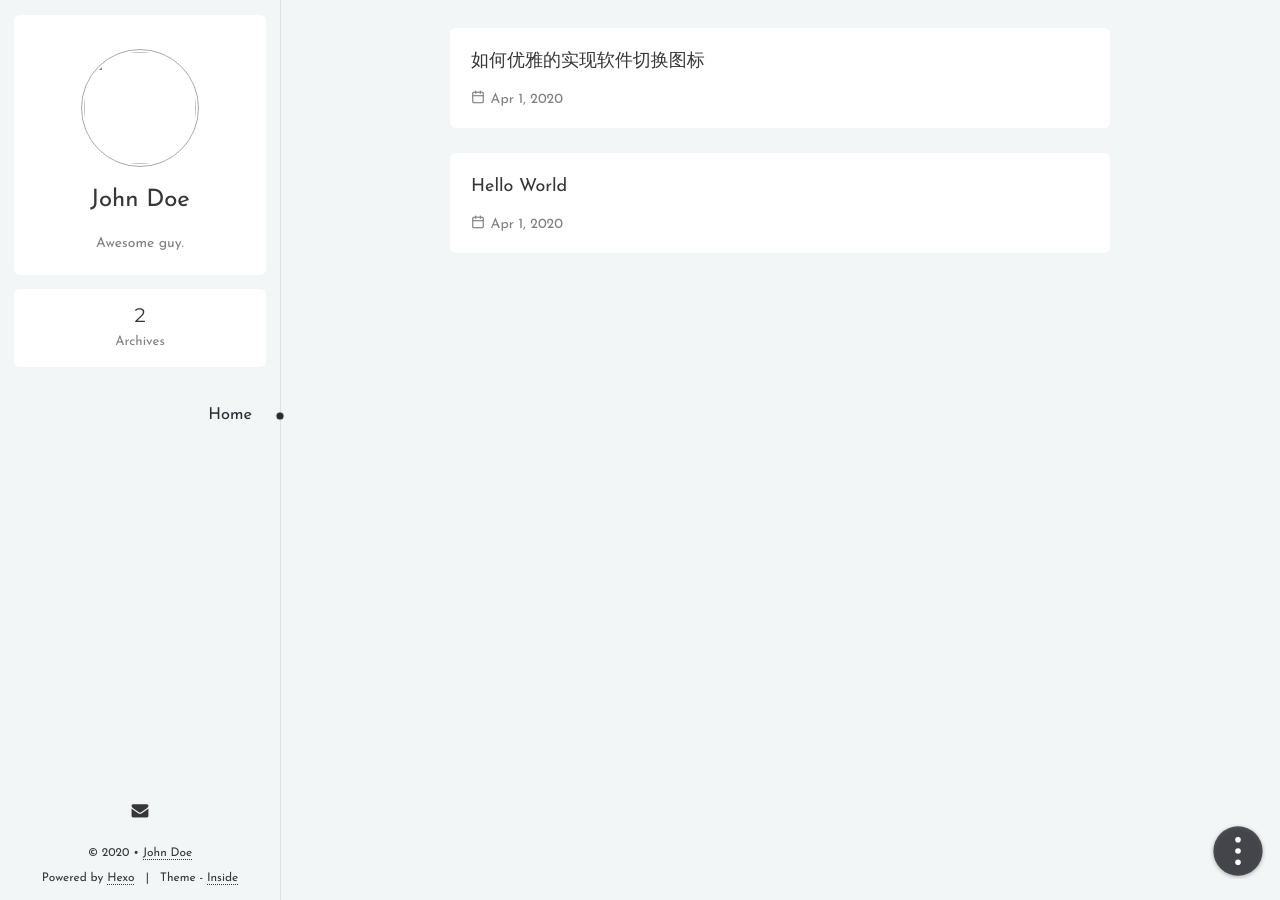
==== index.html @ 3a379c00 "Site updated: 2020-04-01 23:21:21" ====
<!doctype html>
<html lang="en">
<head>
<meta charset="utf-8">
<title>Hexo</title>
<base href="/">
<meta name="viewport" content="width=device-width, initial-scale=1, maximum-scale=1, user-scalable=0">
<link rel="canonical" href="http://yoursite.com/">
<link rel="icon" type="image/x-icon" href="/favicon.ico">

<meta property="og:type" content="website">
<meta property="og:title" content="Hexo">
<meta property="og:url" content="http://yoursite.com/index.html">
<meta property="og:site_name" content="Hexo">
<meta property="og:locale" content="cn">
<meta property="og:image" content="https://www.gravatar.com/avatar/d41d8cd98f00b204e9800998ecf8427e?s=160">
<meta property="article:author" content="John Doe">
<meta name="twitter:card" content="summary">
<meta name="twitter:image" content="https://www.gravatar.com/avatar/d41d8cd98f00b204e9800998ecf8427e?s=160">


<link href="//fonts.googleapis.com/css?family=Baloo+Bhaijaan|Inconsolata|Josefin+Sans|Montserrat" rel="stylesheet">
<link href="/styles.e4c22be5bb2c26eab146.css" rel="stylesheet">

<link rel="stylesheet" href="/theme.fd07f88173d488a992d7.css" is="theme">


<script src="/config.eb4fbf99e502fa674ec9.js"></script>


<meta name="generator" content="Hexo 4.2.0"></head>
<body lang="en">
<is-a></is-a>
<script src="/runtime.1720a40670866f12654e.js"></script>
<script src="/polyfills.69a7b8a907a7ac9da988.js"></script>
<script src="/main.12c3a04fa47641f902c2.js"></script>
</body>
</html>
---- styles.e4c22be5bb2c26eab146.css ----
@charset "UTF-8";body,html{height:100%}@media print{body,html{height:auto}}html{font-size:14px}@media screen and (max-width:359px){html{font-size:12px}}body{margin:0;font-family:sans-serif;text-rendering:geometricPrecision;-webkit-font-smoothing:antialiased;-webkit-text-size-adjust:100%}@media print{body{background:none!important;color:#000!important}}h1,h2,h3,h4,h5,h6{font-weight:400;line-height:1.5}h1{font-size:1.78571rem}h2{font-size:1.42857rem}h3{font-size:1.28571rem}h4{font-size:1.14286rem}h5,h6{font-size:1rem}a{color:inherit;text-decoration:none;cursor:pointer}canvas,iframe,video{display:block;margin:auto;max-width:100%}img{max-width:100%}blockquote{margin:0;padding:0}table{border-spacing:0;border-collapse:collapse;font-size:inherit}td,th{padding:0}code,pre{font-size:85%;-webkit-font-smoothing:initial;-moz-osx-font-smoothing:initial}code{padding:.2em .4em;border-radius:3px}pre{padding:.75rem 1rem;line-height:1.6;overflow-wrap:normal;border:1px solid;border-color:inherit}pre pre{border:0}pre code{background:none;margin:0;padding:0;color:inherit}::-webkit-scrollbar{width:8px;height:6px}@media (max-width:675px){::-webkit-scrollbar{width:0;height:0;background:none}}input,textarea{border:1px solid;color:inherit;font-family:inherit;padding:4px 6px;background:none}input::-webkit-input-placeholder,textarea::-webkit-input-placeholder{color:inherit;opacity:.5}input:focus,textarea:focus{outline:none}@font-face{font-weight:400;font-style:normal;font-family:Icon;src:url([data-uri]) format("woff")}.φbk:before{color:inherit;text-transform:none;font-style:normal;font-family:Icon}.icon-exit:before{content:"\E928"}.icon-external:before{content:"\E929"}.icon-check:before{content:"\E92A"}.icon-circle:before{content:"\E92B"}.icon-link:before{content:"\E906"}.icon-at:before{content:"\E927"}.icon-image:before{content:"\E905"}.icon-loader:before{content:"\E902"}.icon-author:before{content:"\E900"}.icon-cate:before{content:"\E901"}.icon-hash:before{content:"\E903"}.icon-dot:before{content:"\E904"}.icon-next:before{content:"\E907"}.icon-previous:before{content:"\E908"}.icon-down:before{content:"\E909"}.icon-up:before{content:"\E90A"}.icon-search:before{content:"\E90B"}.icon-calendar:before{content:"\E90C"}.icon-eye:before{content:"\E90D"}.icon-clock:before{content:"\E90E"}.icon-sidebar:before{content:"\E926"}.icon-toc:before{content:"\E925"}.icon-wechat:before{content:"\E91C"}.icon-paypal:before{content:"\E919"}.icon-bitcoin:before{content:"\E91B"}.icon-soundcloud:before{content:"\E90F"}.icon-pinterest:before{content:"\E91A"}.icon-youtube:before{content:"\E916"}.icon-tumblr:before{content:"\E914"}.icon-linkedin:before{content:"\E915"}.icon-myspace:before{content:"\E917"}.icon-disqus:before{content:"\E918"}.icon-hangouts:before{content:"\E910"}.icon-email:before{content:"\E911"}.icon-facebook:before{content:"\E912"}.icon-dribbble:before{content:"\E913"}.icon-telegram:before{content:"\E91D"}.icon-qq:before{content:"\E91E"}.icon-instagram:before{content:"\E91F"}.icon-weibo:before{content:"\E920"}.icon-googleplus:before{content:"\E921"}.icon-feed:before{content:"\E922"}.icon-twitter:before{content:"\E923"}.icon-github:before{content:"\E924"}.φbl{position:relative}.φbg{position:fixed;top:0;left:0;z-index:1;overflow-x:hidden;overflow-y:auto;-webkit-overflow-scrolling:touch;width:100%;height:100%}.φbg img{position:absolute;transition:transform .3s cubic-bezier(.2,0,.2,1);transform-origin:0 0;cursor:inherit}.φbg:after{content:"";position:fixed;left:0;right:0;bottom:0;top:0;z-index:-1;transition:opacity .3s;opacity:0}.φbh{cursor:zoom-out}.φbh:after{opacity:1}.φbi{word-wrap:break-word;line-height:1.8}.φbi h2,.φbi h3,.φbi h4,.φbi h5,.φbi h6{margin:2rem 0 1rem;font-weight:700}.φbi h2 a:last-child,.φbi h3 a:last-child,.φbi h4 a:last-child,.φbi h5 a:last-child,.φbi h6 a:last-child{visibility:hidden;border:0}.φbi h2 a:last-child:active,.φbi h2 a:last-child:hover,.φbi h3 a:last-child:active,.φbi h3 a:last-child:hover,.φbi h4 a:last-child:active,.φbi h4 a:last-child:hover,.φbi h5 a:last-child:active,.φbi h5 a:last-child:hover,.φbi h6 a:last-child:active,.φbi h6 a:last-child:hover{color:inherit}.φbi h2 a:last-child:active:after,.φbi h2 a:last-child:hover:after,.φbi h3 a:last-child:active:after,.φbi h3 a:last-child:hover:after,.φbi h4 a:last-child:active:after,.φbi h4 a:last-child:hover:after,.φbi h5 a:last-child:active:after,.φbi h5 a:last-child:hover:after,.φbi h6 a:last-child:active:after,.φbi h6 a:last-child:hover:after{opacity:1;transition:opacity .15s}.φbi h2 a:last-child:after,.φbi h3 a:last-child:after,.φbi h4 a:last-child:after,.φbi h5 a:last-child:after,.φbi h6 a:last-child:after{padding-left:.2em;content:"\E906";vertical-align:-16%;font-style:normal;font-family:Icon;line-height:1;opacity:.63}.φbi h2:active a,.φbi h2:hover a,.φbi h3:active a,.φbi h3:hover a,.φbi h4:active a,.φbi h4:hover a,.φbi h5:active a,.φbi h5:hover a,.φbi h6:active a,.φbi h6:hover a{visibility:visible}.φbi>iframe,.φbi>video{margin:2em auto}.φbi img{vertical-align:text-bottom}.φbi hr{margin:2.5em auto;width:4px;height:4px;border:0;border-radius:3px;background-color:currentColor;box-shadow:1em 0 0 0 currentColor,-1em 0 0 0 currentColor}.φbi blockquote{position:relative;margin:2em 0;padding-left:24px}.φbi blockquote:before{position:absolute;left:0;top:0;width:4px;bottom:0;background-color:currentColor;content:"";opacity:.2}.φbi blockquote footer cite{word-break:break-all}.φbi blockquote footer cite:before{padding:0 .3em;content:"\2014"}@media print{.φbi blockquote{margin:2em 1em;font-style:italic;color:#555}}.φbi ol,.φbi ul{padding-left:2em}.φbi ol>li{list-style-type:decimal}.φbi ol>li>ol>li{list-style-type:lower-alpha}.φbi ol>li>ol>li>ol>li{list-style-type:lower-roman}.φbi a{border-bottom:1px dotted;transition:color .15s,border-color .15s,opacity .15s}.φbi a:active,.φbi a:hover{border-bottom-style:solid}.φbi>pre{overflow-x:auto}.φbi>pre code{color:inherit;background-color:inherit}@media print{.φbi{line-height:1.5}.φbi a{border-bottom:0}.φbi a[href^=http]:after,.φbi a[href^=https] .φbi a[href^="//"]:after{content:" ("attr(href)")"}}.φbj:first-letter{float:left;margin:.3rem .4rem 0 0;font-size:2.9rem;line-height:1}@media print{.φbj:first-letter{font-size:2.6rem}}.φbi .φcz{margin:1.5em 0;border-color:inherit}.φbi .φcz>div{overflow-x:auto}@media print{.φbi .φcz>div{overflow-x:visible}}@media (max-width:675px){.φbi .φcz{overflow-x:auto;margin:1.5em -1.5rem}.φbi .φcz>div{display:table;overflow-x:inherit;padding:0 1.5rem;min-width:100%;box-shadow:none!important}}.φbi .φdb,.φbi .φdb table{border-color:inherit}.φbi .φdb table{margin:auto;min-width:100%}.φbi .φdb td,.φbi .φdb th{padding:.5em 1em;border-bottom:1px solid;border-color:inherit}.φbi .φdb th{text-align:inherit;white-space:nowrap;font-weight:700}.φbi .φdb td{white-space:pre}.φbi .φdb th[align=center]{text-align:center}.φbi .φdb th[align=right]{text-align:right}@media print{.φbi .φdb{text-align:center}.φbi .φdb table{display:inline-table;min-width:auto;border:1px solid;text-align:left}.φbi .φdb td,.φbi .φdb th{white-space:normal;border:1px solid;padding:.5em}.φbi .φdb tr:nth-child(2n){background:none!important}}.φbi .φcy{display:block;margin:auto;cursor:zoom-in}.φbi .φcy+figcaption{display:block;margin-top:.75em;text-align:center;font-size:.85em;opacity:.63}.φbi .φda{padding-left:.75em}.φbi .φda li{list-style:none}.φbi .φda i:before{margin-right:.4em;content:"\E92B";vertical-align:bottom;font-family:Icon;font-style:normal}.φbi .φda input{display:none}.φbi .φda input:checked~i:before{content:"\E92A"}.highlight{position:relative;margin:1em 0}.highlight>table{table-layout:fixed;width:100%}.highlight code{background:none}.highlight pre{margin:0;border:0}@media print{.highlight pre{padding-left:0;padding-right:0;white-space:pre-wrap}}.highlight .gutter{text-align:right;width:2em;vertical-align:top;padding-right:.2em;-webkit-user-select:none;-moz-user-select:none;-ms-user-select:none;user-select:none}.highlight .gutter pre{padding:.75rem .25rem .75rem .75rem}.highlight .gutter+.code pre{padding-left:.5rem;padding-right:0}@media print{.highlight .gutter{display:none}}.highlight .code{overflow-x:auto}.highlight .code .line{padding-right:.75rem}.highlight figcaption{padding:.5rem 1rem;font-size:85%}.highlight figcaption a{float:right;border:0}@media print{.highlight figcaption{padding-left:0;padding-right:0}}.highlight .emphasis{font-style:italic}.highlight .strong{font-weight:700}@media print{.highlight{border:0!important}}.gist .gist-meta{background:none!important}.gist .gist-file{border-color:#eee!important;border-radius:3px!important}.gist .gist-data{padding:.4em 0!important;border-color:#eee!important;border-radius:3px 3px 0 0!important}.φbm{display:block;overflow-x:hidden}.φbm,.φbo{position:relative;height:100%}.φbo{margin-left:280px;transform-origin:0 42%}@media (max-width:975px){.φbo{margin:0}}@media print{.φbo{margin:0}}.φbn,.φbs{height:100%}.φbs{overflow-y:auto;-webkit-overflow-scrolling:touch}.φbr{position:relative;display:block}@media (min-width:676px){.φbr{margin:2rem auto;max-width:660px;min-width:640px}}@media print{.φbr{margin:0 auto;max-width:680px}}.φbq{position:absolute;top:0;right:0;left:0;height:100%}@media (max-width:675px){.φbp:before{position:absolute;top:1.6rem;bottom:1.6rem;left:-1.6rem;z-index:-1;width:100%;border-radius:.85rem;background-color:hsla(0,0%,100%,.2);content:""}.φbp .φbs{overflow-y:hidden;border-radius:.85rem;transition:border-radius .4s}}.φbt{position:relative;display:block;margin-left:1.5rem;padding:.5rem 0;line-height:2rem;transition:color .15s}.φbt:before{position:absolute;top:1.5rem;left:-1rem;content:"-";opacity:.63;transform:translateY(-50%)}.φbv{float:left;padding-right:.5rem;white-space:nowrap;letter-spacing:1px;font-size:.85rem;opacity:.63}.φbu{display:table-cell;font-size:1.15rem}.φbw{padding:2px;width:8rem;height:8rem;border:1px solid;border-radius:50%;vertical-align:bottom}@media (max-width:675px){.φbw{border-color:hsla(0,0%,100%,.618)!important}}.φbx{display:block}.φby{border-radius:6px;padding:2.15rem}@media (max-width:675px){.φby{border-radius:0;padding:1.5rem}}.φbz{position:relative;display:block;padding:1rem 2.15rem 2.15rem}@media (max-width:675px){.φbz{padding:1rem 1.5rem 1.5rem}}@media print{.φbz{display:none}}.φca{display:block;padding:1rem;border-radius:3px;text-align:center;line-height:1.6;transition:background-color .15s;-webkit-user-select:none;-moz-user-select:none;-ms-user-select:none;user-select:none}.φca:active,.φca:hover{color:#fff}.φcb{padding-bottom:4rem;line-height:1.6}.φcc{display:block;margin:2rem 0;padding:1rem 1.5rem;border-left:3px solid transparent;border-radius:3px;word-break:break-word;line-height:1.8}@media print{.φcc{display:none}}.φcg{margin:0;padding:0}.φce{overflow:hidden;list-style:none}.φcf{float:left}.φcf span{margin:0 .6em 0 .2em}.φcd{display:table-cell}.φch{position:fixed;right:1rem;bottom:1.5rem;z-index:1;color:#fff;text-align:center;-webkit-tap-highlight-color:transparent}@media print{.φch{display:none}}.φcj{width:4rem;height:4rem;cursor:pointer}.φck{-webkit-animation:1s both;animation:1s both;-webkit-animation-name:φci;animation-name:φci}.φcp{z-index:-1;display:block;width:4rem;height:4rem}.φcm{transform:translate3d(2rem,2rem,0)}.φcm circle{transition:all .15s cubic-bezier(0,0,.382,1.618);fill:#fff}.φcn{font-size:1.2rem;line-height:1;transform:translateY(.382em);fill:#fff;text-anchor:middle}.φcn tspan{font-size:.75rem;font-family:inherit}.φco{opacity:.9;transform:rotate(-90deg);transform-origin:50% 50%;stroke-width:1px;fill:none}.φcl{opacity:.8}.φcq span{position:absolute;z-index:-1;width:2.8rem;height:2.8rem;border-radius:50%;background-color:rgba(0,0,0,.8);box-shadow:0 2px 4px 1px rgba(0,0,0,.2);font-size:1.5rem;line-height:2.8rem;opacity:0;cursor:pointer;transition:.4s cubic-bezier(0,0,.382,1.618);transition-property:transform,opacity}.φcq span:before{font-size:inherit}.φcq span:nth-child(3n-2){top:0;right:0}.φcq span:nth-child(3n-1){top:0;left:0}.φcq span:nth-child(3n){bottom:0;left:0}.φcr span{opacity:1}.φcr span:first-child{transform:translate3d(0,-140%,0)}.φcr span:nth-child(2){transform:translate3d(-98.99495%,-98.99495%,0)}.φcr span:nth-child(3){transform:translate3d(-140%,0,0)}.φcr span:nth-child(4){transform:translate3d(0,-280%,0)}.φcr span:nth-child(5){transform:translate3d(-107.15136%,-258.68627%,0)}@-webkit-keyframes φci{to{transform:rotateY(1turn)}}@keyframes φci{to{transform:rotateY(1turn)}}.φdc{display:-ms-flexbox;display:flex;-ms-flex-pack:center;justify-content:center;margin:2rem 0}.φdc,.φdd{text-align:center}.φdd{margin:0 2px;width:2.4rem;height:2.4rem;border-radius:50%;line-height:2.4rem}.φdd:active,.φdd:hover,.φde{color:#fff}.φde,.φdf{pointer-events:none}.φdf:before{content:"\E904";font-family:Icon}.φdh:before{content:"\E908";font-family:Icon}.φdg:before{content:"\E907";font-family:Icon}.φdi{display:block;overflow:hidden;margin-bottom:1.75rem;border-radius:6px}@media (max-width:675px){.φdi{margin:1rem}}.φdo{margin:0;font-weight:400;-webkit-tap-highlight-color:transparent}.φdo a{padding:1.5rem 1.5rem 0;transition:color .15s}.φdn,.φdo a{display:block}.φdj{padding:0 1.5rem;opacity:.8}.φdk{margin:1em 1.5rem 0;padding-bottom:1.5rem;opacity:.63}.φdl{display:inline-block;margin-right:1rem}.φdm{margin-right:.4rem}.φdp{position:relative;display:block;margin:4rem 0 1.5rem;text-align:center}@media print{.φdp{display:none}}.φdu{margin:0;font-size:1.1rem;line-height:2}.φdr{display:inline-block;padding-top:1rem}.φds{overflow:hidden;border:1px solid;border-color:inherit;border-radius:6px;box-shadow:3px 4px 11px rgba(42,43,51,.1);-webkit-animation:.2s both;animation:.2s both;-webkit-animation-name:φdq;animation-name:φdq}.φdt{position:absolute;right:0;bottom:3.6rem;left:0;margin:auto;max-width:24rem;border-color:inherit}.φds div{padding:1rem 1.5rem;text-align:left;line-height:1.5}@media (max-width:675px){.φds div{padding:1rem}}.φds a{border-radius:3px;transition:background-color .15s,color .15s}.φdv{position:relative;padding:0 1rem;border-color:inherit;font-size:1.1rem;transition:color .15s}.φdv,.φdw{display:inline-block}.φdw{box-sizing:border-box;border:1px solid;border-color:inherit;border-radius:2.6rem;white-space:nowrap;font-size:.85rem;line-height:2.6rem}.φdv:after{position:absolute;top:50%;right:0;height:1.4rem;border-left:1px solid;border-color:inherit;content:"";transform:translateY(-50%)}.φdv:first-child{padding-left:1.25rem}.φdv:last-child{padding-right:1.25rem}.φdv:last-child:after{content:none}.φdv:before{vertical-align:middle;font-size:1.4rem}@-webkit-keyframes φdq{0%{transform:translate3d(0,1rem,0);opacity:0}to{transform:none;opacity:1}}@keyframes φdq{0%{transform:translate3d(0,1rem,0);opacity:0}to{transform:none;opacity:1}}.φcs,.φcu{display:block}.φcu{width:100%}.φcv{position:relative;display:block;text-align:center}.φcv:before{position:absolute;top:50%;left:50%;margin:-.7em 0 0 -.7em;color:inherit;content:"\E902";font-style:normal;font-size:1.4rem;font-family:Icon;opacity:.63;-webkit-animation:1.75s linear infinite;animation:1.75s linear infinite;-webkit-animation-name:φct;animation-name:φct}.φcw:before{content:"\E905";-webkit-animation:none;animation:none}@-webkit-keyframes φct{0%{transform:rotate(0)}to{transform:rotate(1turn)}}@keyframes φct{0%{transform:rotate(0)}to{transform:rotate(1turn)}}.φdx{position:fixed;top:0;bottom:0;left:0;border-right:1px solid}@media (max-width:975px){.φdx{opacity:0;z-index:0}}@media (max-width:675px){.φdx{border:0;color:#fff}}@media print{.φdx{display:none}}.φeh{position:relative;overflow-y:auto;-webkit-overflow-scrolling:touch;margin-right:-1rem;padding-right:1rem;height:100%;width:280px}@media (max-width:675px){.φeh{padding-right:1.6rem}}.φeh::-webkit-scrollbar{width:0;height:0}.φei{padding:1px 0}.φdy{margin:1rem 1rem .5rem;border-radius:6px;text-align:center}@media (max-width:675px){.φdy{border:0;background:none!important}}.φdz{display:inline-block;margin-top:2.4rem}.φeb{display:block;margin:1.5rem;font-size:1.714285rem;transition:color .15s}@media (max-width:675px){.φeb{color:#fff!important}}.φea{padding:0 1.5rem 1.5rem;line-height:1.5;opacity:.63}.φem{display:-ms-flexbox;display:flex;-ms-flex-pack:distribute;justify-content:space-around;margin:0 1rem;padding:0 1rem;border-radius:6px;text-align:center;white-space:nowrap;-webkit-tap-highlight-color:transparent;-webkit-user-select:none;-moz-user-select:none;-ms-user-select:none;user-select:none}@media (max-width:675px){.φem{background:none!important}}.φen{position:relative;padding:1.25rem 0;min-width:24%;border-radius:6px}.φen:after{position:absolute;right:0;bottom:0;left:0;margin:auto;width:62%;height:.3rem;content:"";transition:transform .4s;transform:scaleY(0);transform-origin:bottom center;border-radius:3px 3px 0 0;background-color:currentColor}.φen span{display:block;margin:0 .5rem;line-height:1}.φen span:first-child{margin-bottom:.75rem;font-size:1.4rem}.φen span:last-child{font-size:.95rem;opacity:.63}@media (max-width:675px){.φen:after{left:-.2rem;right:-.2rem;top:.5rem;bottom:.5rem;width:auto;height:auto;border-radius:6px;background-color:hsla(0,0%,100%,.1)!important}}.φen:active:after,.φen:hover:after,.φeo:after{transform:scaleX(1)}@media (max-width:675px){.φen:active,.φen:hover,.φeo{color:#fff!important}}.φej{margin:2rem 0 3rem;-webkit-tap-highlight-color:transparent;-webkit-user-select:none;-moz-user-select:none;-ms-user-select:none;user-select:none}.φek{position:relative;display:block;padding-right:2rem;text-align:right;text-transform:capitalize;line-height:3rem;border-color:inherit;transition:all .15s}.φek:after{position:absolute;top:50%;right:0;width:7px;height:7px;border-radius:50%;content:"";transform:translate(50%,-50%)}@media (max-width:675px){.φek{padding-left:3rem;text-align:left}.φek:before{position:absolute;top:0;right:0;width:100%;height:100%;background:linear-gradient(90deg,hsla(0,0%,100%,.1),transparent)!important;content:"";transition:transform .4s;transform:scaleX(0);transform-origin:0 50%}.φek:after{content:none}}.φek:active,.φek:hover,.φel{font-size:1.168rem}.φek:active:after,.φek:hover:after,.φel:after{background-image:none}@media (max-width:675px){.φek:active,.φek:hover,.φel{font-size:inherit;color:#fff!important}.φek:active:before,.φek:hover:before,.φel:before{transform:scaleX(1)}}.φec{padding:1rem 1rem .75rem;text-align:center;line-height:1.4em}.φec>p{margin:.25rem 0 0;font-size:.85rem}.φec>p a{border-color:inherit}@media (max-width:675px){.φec>p a:active,.φec>p a:hover{color:#fff;border-color:#fff}}.φee+.φee:before{padding:0 .8rem;content:"|"}.φed{position:absolute;right:1rem;bottom:0;left:0}.φef{margin:0 1rem 1rem;-webkit-user-select:none;-moz-user-select:none;-ms-user-select:none;user-select:none}.φeg{display:inline-block;font-size:0;transition:color .15s}.φeg:before{margin:0 .4rem;font-size:1.428rem;line-height:1.5}@media (max-width:675px){.φeg:active,.φeg:hover{color:#fff!important}}.φep{display:inline-block;margin:0 1rem 1rem 0}.φeq{display:block;padding:0 1em;border-radius:3px;line-height:2.4;transition:background-color .15s}.φeq:before{margin-right:.2em;content:"\E903";vertical-align:-.1em;font-size:.85em;font-family:Icon;line-height:inherit}.φeq :active,.φeq:hover{color:#fff}.φer{position:fixed;top:0;right:0;bottom:0;overflow-y:auto;-webkit-overflow-scrolling:touch;-webkit-user-select:none;-moz-user-select:none;-ms-user-select:none;user-select:none;padding:1rem 0;width:252px;transform:translate3d(252px,0,0)}@media print{.φer{display:none}}.φes{box-shadow:-2px 0 3px rgba(0,0,0,.1)}.φet{position:relative;margin:0;padding:0 0 0 1.5em}.φeu{padding:0}.φeu:before{position:absolute;top:.5em;bottom:.5em;left:1px;width:2px;content:"";transition:transform .4s;transform:scaleY(0);transform-origin:center top}.φev:before{transform:scaleX(1)}.φew{display:block;padding:.5em 1em;line-height:1.4}.φew code{white-space:nowrap}.φex{float:left;margin-right:4px;font-size:.9rem}.φey{display:table-cell}.φez{display:block;text-align:center;opacity:.5}.φfa{margin:10rem 0 3rem;border:0;font-size:10rem;font-family:monospace}@media (max-width:675px){.φfa{font-size:6rem}}.φfb{font-size:1.25rem}.φfc{display:block}.φff{border-radius:6px;padding:2.15rem}@media (max-width:675px){.φff{border-radius:0;padding:1.5rem}}.φfg{position:relative;padding:2.15rem 0;border-color:inherit}@media (max-width:675px){.φfg{padding:1.5rem 0}}.φfg:first-of-type{margin-top:-2.15rem}@media (max-width:675px){.φfg:first-of-type{margin-top:-1.5rem}}.φfg:last-of-type{margin-bottom:-2.15rem;padding-bottom:6rem}@media (max-width:675px){.φfg:last-of-type{margin-bottom:-1.5rem}}.φfg:before{position:absolute;top:0;left:1.5rem;height:100%;border-left:1px solid;border-color:inherit;content:""}.φfh{margin:0;line-height:2.4em}.φfd,.φfh{position:relative}.φfd{padding-left:3rem}.φfd:hover .φfe:after{opacity:1}.φfe{top:1.5rem;left:1.5rem;padding:0 .6em;border-radius:2em;color:#fff;text-transform:uppercase;font-weight:600;line-height:2;transform:translate3d(-50%,-50%,0) scale3d(.75,.75,1)}.φfe,.φfe:after{position:absolute}.φfe:after{top:0;right:0;bottom:0;left:0;z-index:-1;border-radius:inherit;content:"";opacity:.63;transition:opacity .4s}.φfi{display:block;overflow-x:auto;overflow-y:hidden;white-space:nowrap}.φfi::-webkit-scrollbar{width:0;height:0}.φfn{position:relative;margin-bottom:.3rem;overflow:hidden;border-radius:6px}@media (max-width:675px){.φfn{border-radius:0}}.φfj{position:relative;display:inline-block;padding:0 2rem;font-size:1.2rem;line-height:3.8;border-color:inherit}.φfj:after{margin-left:.5rem;padding:2px 5px;border-radius:3px;border:1px solid;border-color:inherit;content:attr(count);font-size:.85rem}.φfj:before{position:absolute;right:0;bottom:0;left:0;margin:auto;width:38%;height:.3rem;content:"";transition:transform .4s;transform:scaleY(0);transform-origin:bottom center;border-radius:3px 3px 0 0;background-color:currentColor}.φfj:active:before,.φfj:hover:before,.φfk:before{transform:scaleX(1)}.φfl{z-index:1;display:-ms-flexbox;display:flex;-ms-flex-align:center;align-items:center;padding:0 .5em;-webkit-user-select:none;-moz-user-select:none;-ms-user-select:none;user-select:none}.φfl,.φfl:after{position:absolute;top:0;bottom:0;left:0}.φfl:after{content:"";right:0;box-shadow:0 0 10px 14px currentColor}.φfm{right:0;left:auto}.φfo{display:block;overflow:hidden;border-radius:6px}@media (max-width:675px){.φfo{border-radius:0}}@media print{.φfo{background:#fff}}.φfq{text-align:center}@media print{.φfq{display:none}}.φfs{margin:0;padding:4.3rem 2.15rem 2.15rem}.φfr{margin-top:-1rem;line-height:2;opacity:.5}.φfp{position:relative;padding:.80625rem 2.15rem 2.15rem}@media (max-width:675px){.φfp{padding:.5625rem 1.5rem 1.5rem}}@media print{.φfp{padding:0}.φfp:before{display:block;margin:1rem 0 4rem;content:attr(data-title);text-align:center;font-size:2.2rem}}.φft{display:block;overflow:hidden;border-radius:6px}@media (max-width:675px){.φft{border-radius:0}}@media print{.φft{background:#fff}}.φgd{position:relative}@media (max-width:675px){.φgd{border-radius:0}}@media print{.φgd{display:none}}.φgf,.φgn{margin:0}.φgf{line-height:2}.φgg{display:inline-block;margin-right:1rem;transition:color .15s}.φgg:before{margin-right:.4rem;font-family:Icon}.φgj:before{content:"\E90C"}.φgh:before{content:"\E900"}.φgi:before{content:"\E901"}.φfw{position:relative;padding:.80625rem 2.15rem 2.15rem}@media (max-width:675px){.φfw{padding:.5625rem 1.5rem 1.5rem}}@media print{.φfw{margin:2rem 4rem;padding:0}.φfw:before{display:block;margin:1rem 0 4rem;content:attr(data-title);text-align:center;font-size:2.2rem}}.φfx{padding:0 2.15rem}@media (max-width:675px){.φfx{padding:0 1.5rem}}@media print{.φfx{display:none}}.φgc{padding-bottom:1rem}.φfy{display:-ms-flexbox;display:flex;padding:1.5rem 0;border-top:1px solid;border-color:inherit;line-height:1.5}@media (max-width:675px){.φfy{padding-top:1rem}}.φfz{position:relative;-ms-flex:1;flex:1;padding:0 1rem}.φfz:after,.φfz:before{position:absolute;top:0;font-size:1.4rem;font-family:Icon;line-height:1}.φgb:before{left:-.5rem;content:"\E908"}.φga{text-align:right}.φga:after{right:-.5rem;content:"\E907"}.φge .φgn{padding:4.3rem 2.15rem 2.15rem}.φge .φgf{padding:0 2.15rem;line-height:3}@media (max-width:675px){.φge .φgf{padding:0 1.5rem}}.φgl{padding-top:37%;background-position:50%;background-size:cover;color:#fff}@media (max-width:675px){.φgl{padding-top:30%}}.φgl .φgf{background-color:transparent}.φgl .φgk{padding:2.5rem 2.15rem 1rem;background:rgba(0,0,0,.25);background:linear-gradient(180deg,transparent,rgba(0,0,0,.75))}@media (max-width:675px){.φgl .φgk{padding:2rem 1.5rem 1rem}}.φgm{margin:.7rem 0 1rem;height:2px;border:0;background:#fff;opacity:.5;-webkit-animation:.4s both;animation:.4s both;-webkit-animation-name:φfv;animation-name:φfv}@media (max-width:675px){.φgm{margin:.5rem 0 1rem}}@-webkit-keyframes φfv{0%{transform:scale3d(.8,.8,1)}to{transform:none}}@keyframes φfv{0%{transform:scale3d(.8,.8,1)}to{transform:none}}.φfu,.φhj{display:block}.φhn{border-radius:6px;padding:2.15rem}@media (max-width:675px){.φhn{border-radius:0;padding:1.5rem}}.φhm{margin:0 0 1.5rem}.φhk{display:block;border-radius:6px;padding:2.15rem}@media (max-width:675px){.φhk{border-radius:0;padding:1.5rem}}.φhl{margin:0 0 1.5rem}.φgo{display:block}.φgp{position:fixed;top:0;right:0;left:0;z-index:1;overflow-y:auto;height:100%;background-color:rgba(0,0,0,.2)}.φgp .φhh{margin:3rem auto 2rem;max-width:660px;-webkit-animation:.2s both;animation:.2s both;-webkit-animation-name:φgq;animation-name:φgq}@media (max-width:675px){.φgp .φhh{margin:0;max-width:none}}.φhe{display:-ms-flexbox;display:flex;padding:.25rem .5rem;white-space:nowrap;border-radius:6px}@media (max-width:675px){.φhe{border-radius:0;padding:0 .25rem;max-height:4rem}}.φhf{margin-bottom:5px}@media (max-width:675px){.φhf{margin-bottom:0;border-bottom:1px solid;border-color:inherit}}.φhg{padding:1rem;font-size:1.5rem;opacity:.5;transition:opacity .15s}.φhg:active,.φhg:hover{opacity:1}.φhb{display:-ms-flexbox;display:flex;-ms-flex-direction:row-reverse;flex-direction:row-reverse;-ms-flex-positive:1;flex-grow:1}.φhc{padding:1rem;font-size:1.5rem;opacity:.5;transition:opacity .15s}.φhd{-ms-flex-positive:1;flex-grow:1;padding:0;font-size:1.2rem;border:0;line-height:1.4}.φhb:hover .φhc,.φhd:focus+.φhc{opacity:1}.φhi{overflow:hidden;padding-bottom:1px;border-color:inherit;border-radius:6px}@media (max-width:675px){.φhi{border-radius:0;overflow-y:auto;-webkit-overflow-scrolling:touch;max-height:calc(100vh - 4rem)}}.φgr{border-color:inherit;padding:2.15rem}@media (max-width:675px){.φgr{padding:1.5rem}}.φgt{display:-ms-flexbox;display:flex;-ms-flex-pack:justify;justify-content:space-between;margin-top:-1rem;padding:1rem 0;font-size:1.2rem}.φgu{border-bottom:2px dashed;border-color:inherit}.φgs{height:1.5rem}.φgv{position:relative;display:-ms-flexbox;display:flex;padding:1.5rem 0;border-bottom:1px solid;border-color:inherit}@media (max-width:675px){.φgv{padding:1rem 0}}.φgv:last-of-type{padding-bottom:0;border:0}.φgw{-ms-flex:1;flex:1}.φgz{margin-right:1.5rem;width:6rem;height:6rem;border-radius:3px;background-position:50%;background-size:auto 100%}@media (max-width:675px){.φgz{margin-right:1rem}}.φha{font-size:1.2rem;transition:color .15s}.φgy,.φha{display:block}.φgy{line-height:2.4;opacity:.63}.φgx em,.φha em{color:#dc3545;font-style:normal}.φgx{word-break:break-word}@-webkit-keyframes φgq{0%{transform:translate3d(0,-4rem,0);opacity:0}to{transform:none;opacity:1}}@keyframes φgq{0%{transform:translate3d(0,-4rem,0);opacity:0}to{transform:none;opacity:1}}
---- theme.fd07f88173d488a992d7.css ----
body{color:#363636}.φba,.φz:after{background:#fff}.φy,input,textarea{border-color:#e0e0e0}.φx:after{color:#fff}.φw:after{box-shadow:0 0 0 1px #e0e0e0}.φcx ::-webkit-scrollbar-thumb{background-color:#e0e0e0}.φcx ::-webkit-scrollbar-thumb:hover{background-color:#363636}body{font-family:'Josefin Sans','PingFang SC'}.φbd{font-family:Baloo Bhaijaan,'Josefin Sans','PingFang SC'}.φbb:after,.φbc{font-family:Montserrat,'Josefin Sans','PingFang SC'}.highlight figcaption,code,pre{font-family:Inconsolata,monospace}.φc:after,.φd,body{background:#f3f6f7}@media (max-width:675px){.φq{background:#f3f6f7}}::-moz-selection{background-color:#2a2b33;color:#fff}::selection{background-color:#2a2b33;color:#fff}::-webkit-scrollbar-thumb{background-color:rgba(42,43,51,.2)}::-webkit-scrollbar-thumb:hover{background-color:rgba(42,43,51,.8)}code{color:#2a2b33}.φdb th,code{background-color:rgba(42,43,51,.05)}@media (max-width:675px){.φv{background:#2a2b33}}.φa:active:before,.φa:hover:before,.φp:active,.φp:hover,.φr:active:after,.φr:hover:after,.φs:before,.φt:after,.φu{background-color:#2a2b33}.φo{background-color:rgba(42,43,51,.1)}.φn{background-color:rgba(42,43,51,.05)}.φl:active,.φl:hover,.φm{color:#2a2b33}.φk{border-color:#2a2b33}.φj{border-color:rgba(42,43,51,.4)}.φh:active,.φh:hover,.φi{border-color:rgba(42,43,51,.2)}.φg a:hover{border-color:#2a2b33;color:#2a2b33}.φf{stroke:#2a2b33}.φe{fill:#2a2b33}.highlight{border-radius:3px;color:#262b2f}.highlight .gutter{color:#95a5b3}.highlight figcaption{color:#363636}.highlight figcaption a,.highlight figcaption a:hover{color:#237dac}.highlight ::-webkit-scrollbar-thumb{background-color:#ffffff}.highlight ::-webkit-scrollbar-thumb:hover{background-color:#f3f6f7}.highlight ::-moz-selection{background-color:#f3f6f7;color:inherit}.highlight ::selection{background-color:#f3f6f7;color:inherit}.highlight .comment,.highlight .quote{color:#95a5b3}.highlight .deletion,.highlight .name,.highlight .regexp,.highlight .selector-class,.highlight .selector-id,.highlight .tag,.highlight .template-variable,.highlight .variable{color:#5d6c7b}.highlight .built_in,.highlight .builtin-name,.highlight .link,.highlight .literal,.highlight .meta,.highlight .number,.highlight .params,.highlight .type{color:#40464a}.highlight .attribute{color:#2980b9}.highlight .addition,.highlight .bullet,.highlight .string,.highlight .symbol{color:#be516e}.highlight .section,.highlight .title{color:#944770}.highlight .keyword,.highlight .selector-tag{color:#239371}.highlight{border:1px solid;border-color:inherit}.highlight figcaption{border-bottom:1px solid;border-color:inherit}
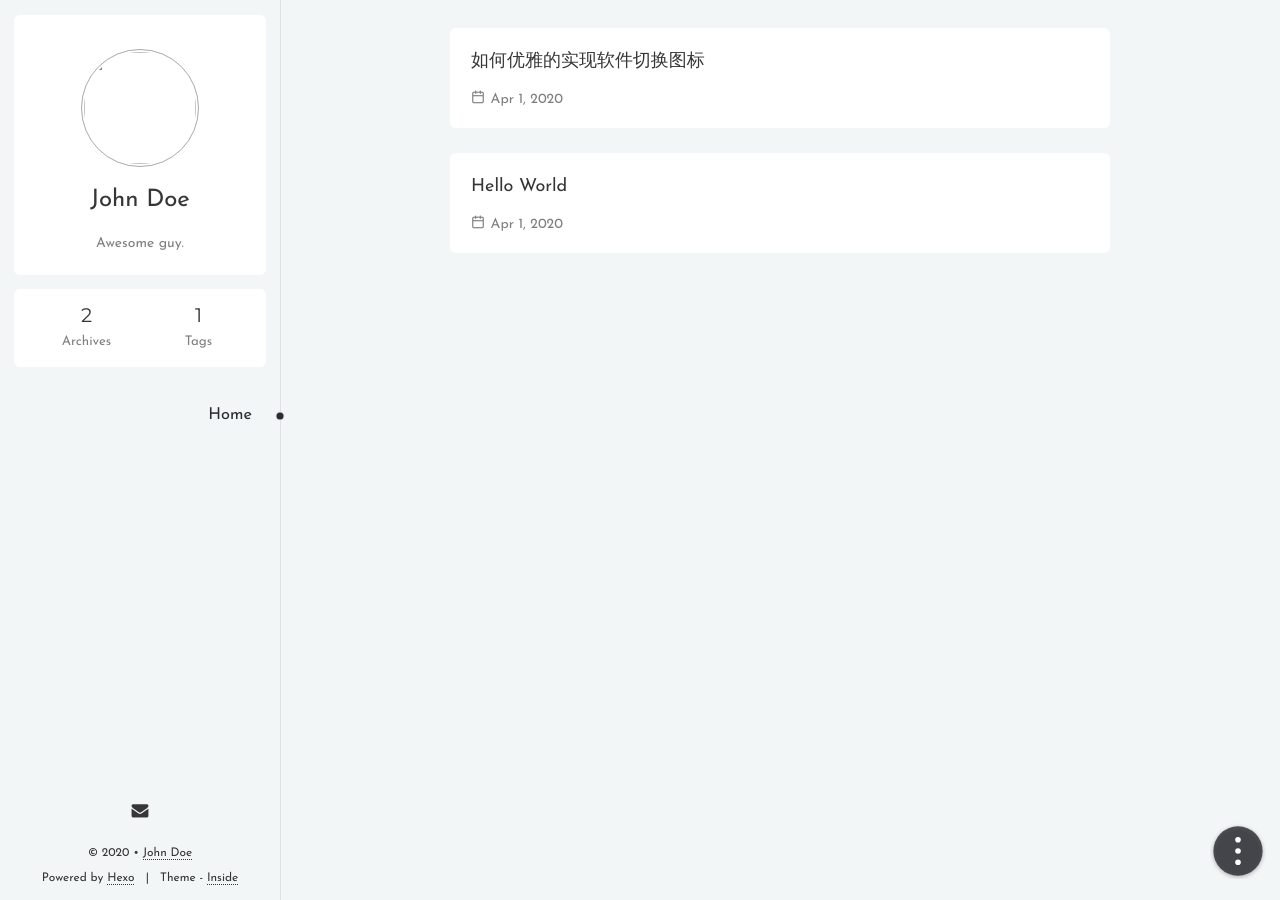
==== commit bc019e6e: "Site updated: 2020-04-05 12:14:38" ====
--- a/index.html
+++ b/index.html
@@ -25,7 +25,7 @@
 <link rel="stylesheet" href="/theme.fd07f88173d488a992d7.css" is="theme">
 
 
-<script src="/config.eb4fbf99e502fa674ec9.js"></script>
+<script src="/config.100b6c846bcc70acd9d5.js"></script>
 
 
 <meta name="generator" content="Hexo 4.2.0"></head>
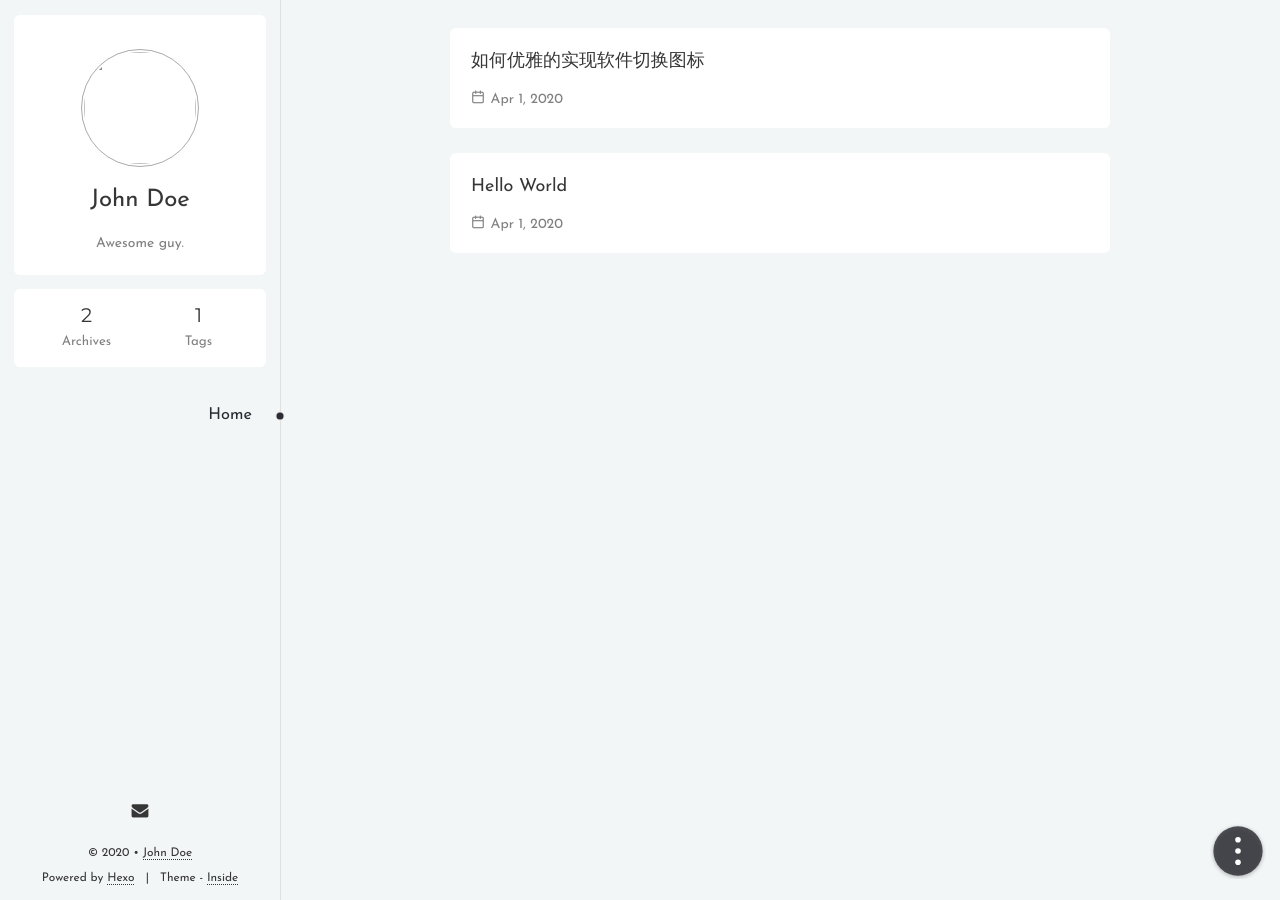
==== commit d084766a: "Site updated: 2020-04-11 21:50:53" ====
--- a/index.html
+++ b/index.html
@@ -25,7 +25,7 @@
 <link rel="stylesheet" href="/theme.fd07f88173d488a992d7.css" is="theme">
 
 
-<script src="/config.100b6c846bcc70acd9d5.js"></script>
+<script src="/config.14b66f83523df7c14c00.js"></script>
 
 
 <meta name="generator" content="Hexo 4.2.0"></head>
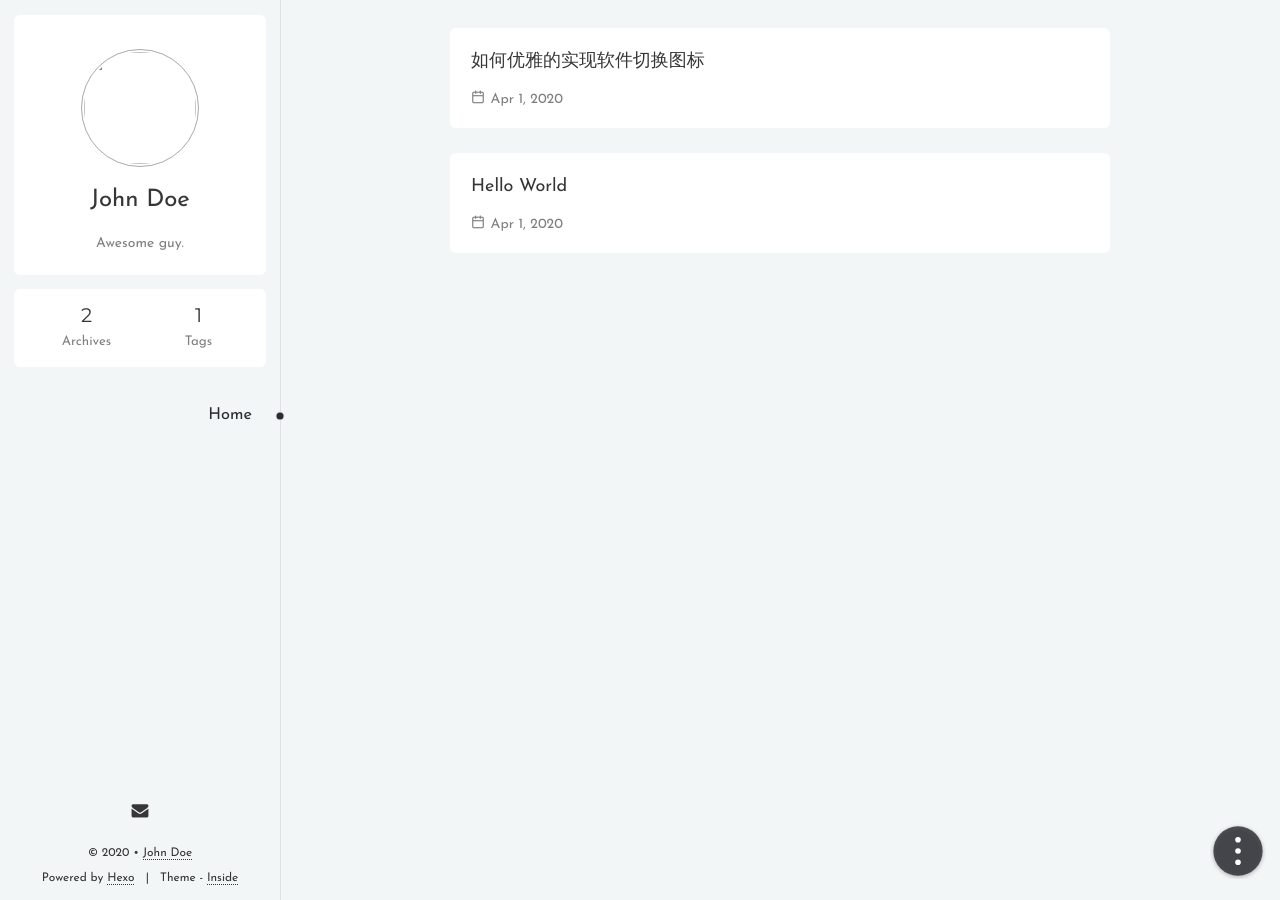
==== commit 4d8ccc8c: "Site updated: 2020-04-11 21:59:34" ====
--- a/index.html
+++ b/index.html
@@ -25,7 +25,7 @@
 <link rel="stylesheet" href="/theme.fd07f88173d488a992d7.css" is="theme">
 
 
-<script src="/config.14b66f83523df7c14c00.js"></script>
+<script src="/config.85a00d54bb83b5d83118.js"></script>
 
 
 <meta name="generator" content="Hexo 4.2.0"></head>
